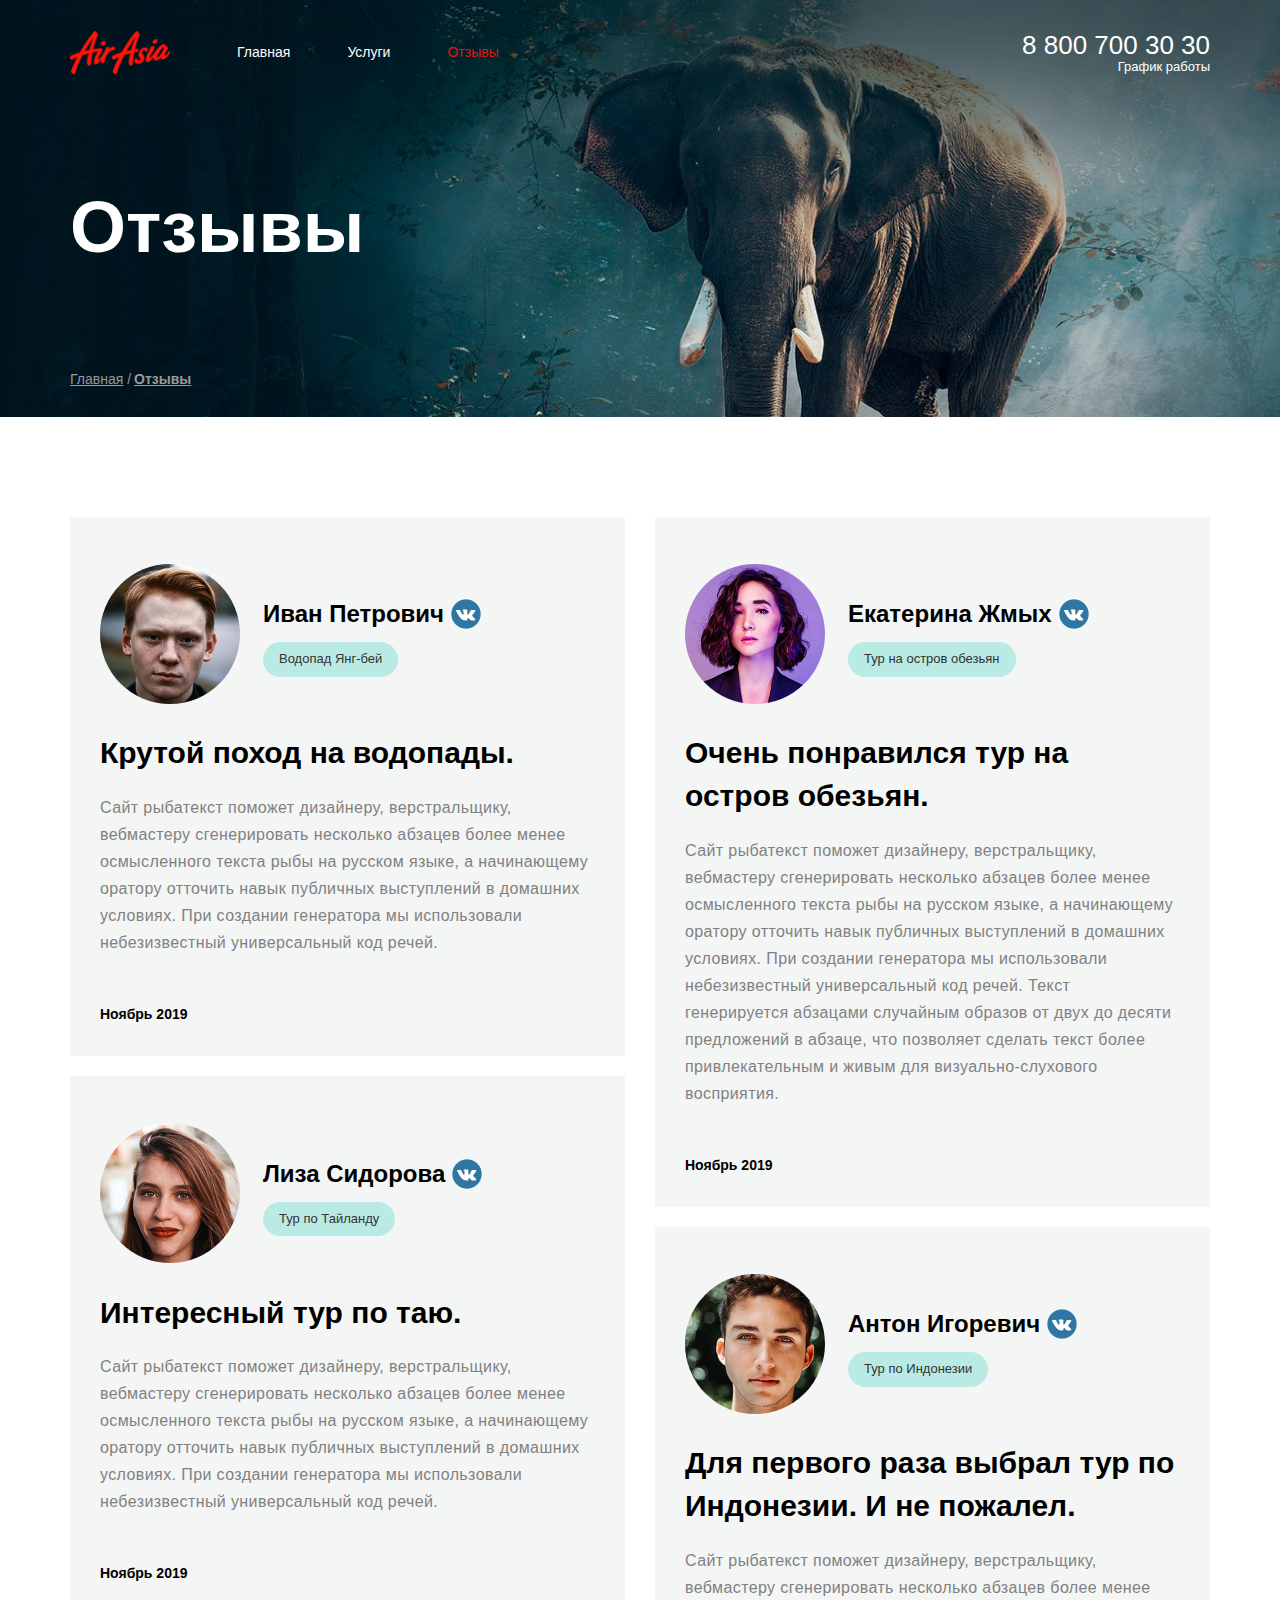
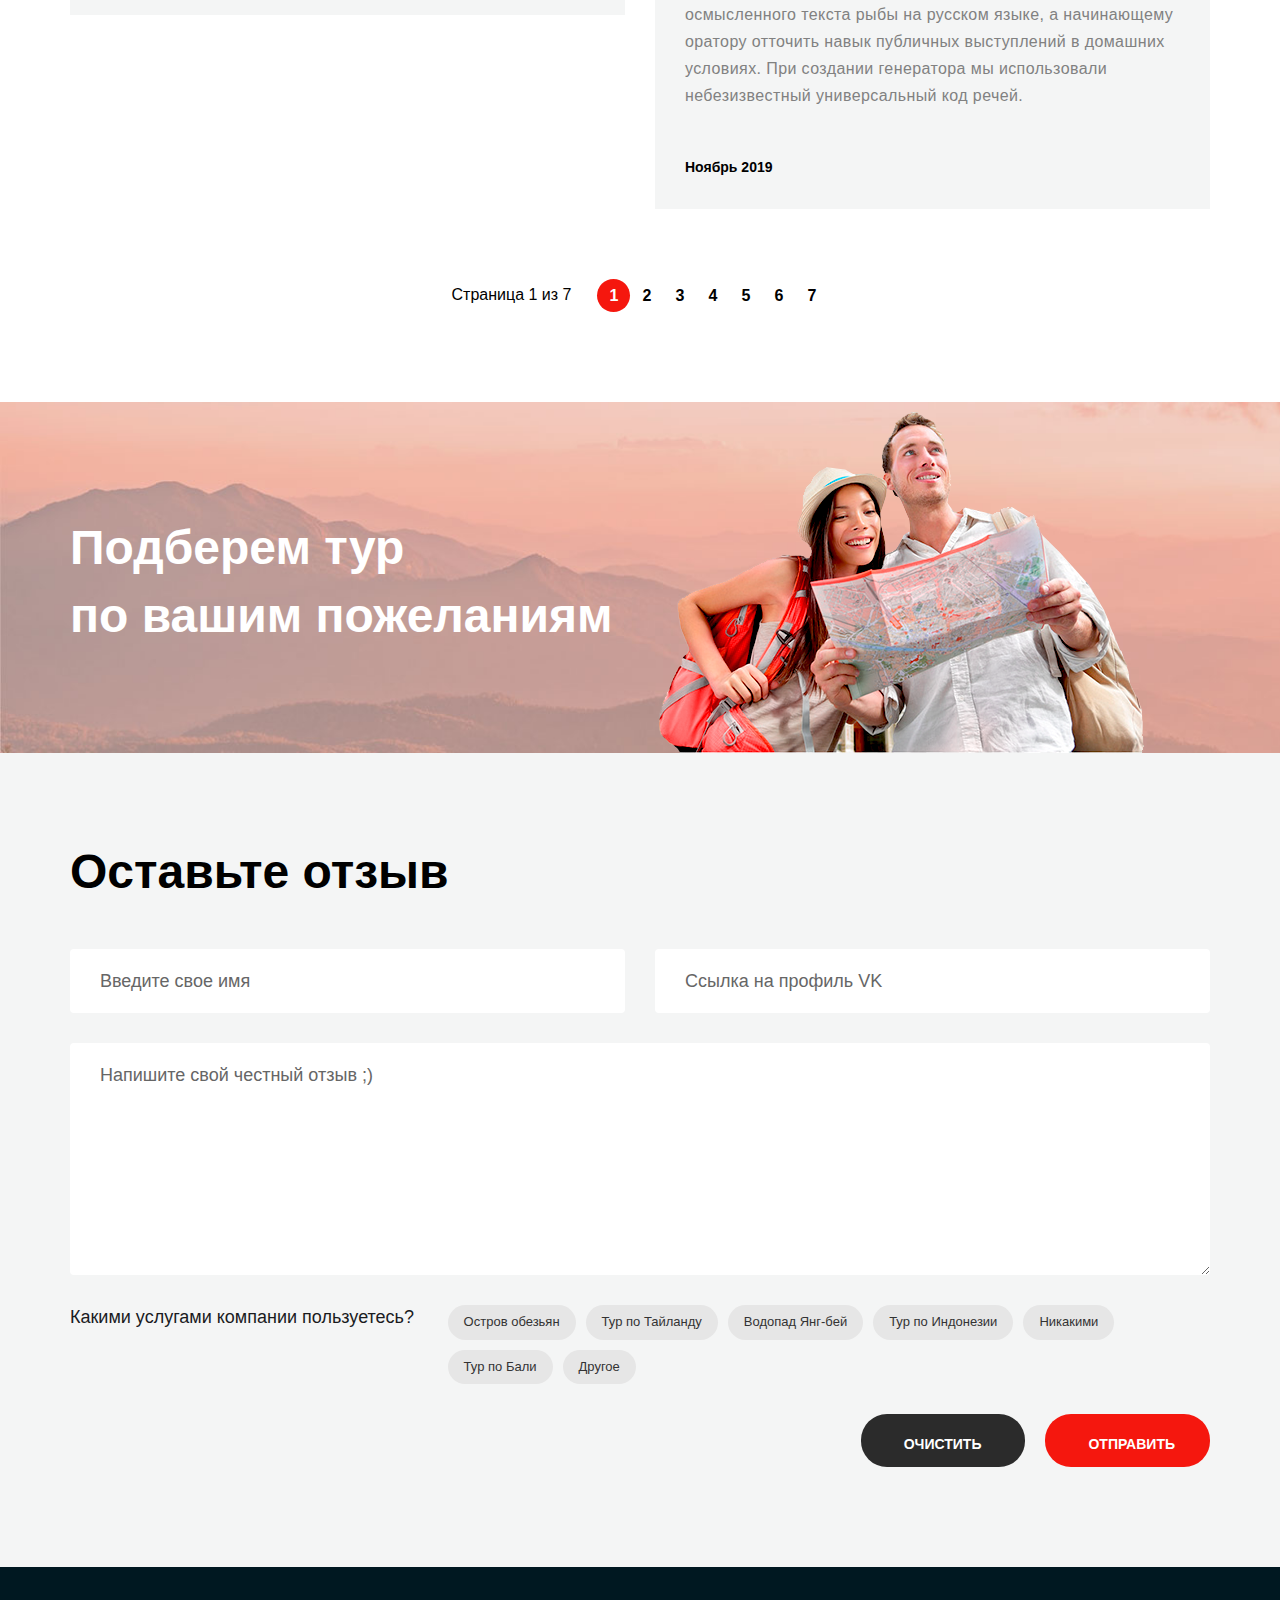
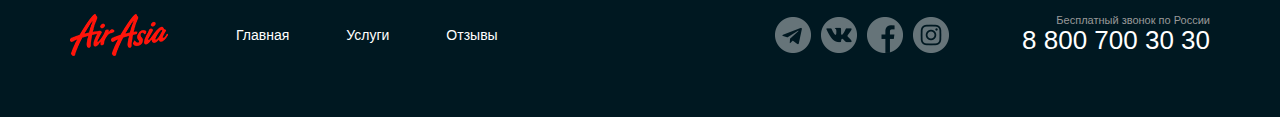
==== reviews.html @ 6b27f4d7 "final version" ====
<!DOCTYPE html>
<html lang="ru">
<head>
    <meta charset="UTF-8">
    <meta http-equiv="X-UA-Compatible" content="ie-edge">
    <meta name="viewport" content="width=device-width, initial-scale=1.0">
    <title>Отзывы</title>
    <link href="https://fonts.googleapis.com/css?family=Open+Sans:300,700&display=swap&subset=cyrillic" rel="stylesheet">
    <link rel="stylesheet" href="./css/style.css">
</head>
<body>
    <div class="wrapper">
        <div class="wrapper__content">
            <div class="wrapper__bg">
                <header class="header header_margin_bot header_color_white">
                    <div class="container container-flex">
                        <div class="header__container">
                            <a href="index.html" class="logo">
                                <img src="images/logo.png" alt="Логотип" class="logo__img">
                            </a>    
                            <nav class="menu header__menu_marg_left">
                                <ul class="menu__list">
                                    <li class="menu__item">
                                        <a href="main.html" class="menu__link">Главная</a>
                                    </li>
                                    <li class="menu__item">
                                        <a href="service.html" class="menu__link">Услуги</a>
                                    </li>
                                    <li class="menu__item">
                                        <a href="#" class="menu__link menu__link_active">Отзывы</a>
                                    </li>
                                </ul>
                            </nav>    
                        </div>
                        <address class="contact">
                            <a href="tel:+78007003030" class="contact__tel">8 800 700 30 30</a>
                            <div class="contact__graphicwork">График работы
                                <div class="schedule">
                                    <p class="schedule__time">пн-вс: 09:00 - 20:00</p>
                                    <p class="schedule__dinner">Обед: 14:00 - 14:30</p>
                                </div>
                            </div>
                        </address>
                    </div>
                </header>
                <main class="main">
                    <div class="container">
                        <h1 class="main-header main-header_margin_bot">Отзывы</h1>
                        <nav class="breadcrumbs">
                            <ul class="breadcrumbs__list">
                                <li class="breadcrumbs__item">
                                    <a href="main.html" class="breadcrumbs__link">Главная</a>
                                </li>
                                <li class="breadcrumbs__item breadcrumbs__item_active">
                                    <a href="" class="breadcrumbs__link">Отзывы</a>
                                </li>
                            </ul>
                        </nav>
                    </div>
                </main>
            </div>
            <main class="main">
                <div class="container">
                    <ul class="reviews">
                        <li class="reviews__item review">
                            <div class="review__header">
                                <div class="review__photo">
                                    <img src="/images/content/reviews/ginger.jpg" alt="" class="avatar">
                                </div>
                                <div class="review__data">
                                    <a href="" class="review__link">Иван Петрович</a>
                                    <ul class="review__list">
                                        <li class="review__tag tag tag-bg-blue">Водопад Янг-бей</li>
                                    </ul>
                                </div>
                            </div>
                            <div class="review__content">
                                <h3 class="review__title">Крутой поход на водопады.</h3>
                                <p class="review__text">Сайт рыбатекст поможет дизайнеру, верстральщику, вебмастеру сгенерировать несколько абзацев более менее осмысленного текста рыбы на русском языке, а начинающему оратору отточить навык публичных выступлений в домашних условиях. При создании генератора мы использовали небезизвестный универсальный код речей.</p>
                                <time class="review__date">Ноябрь 2019</time>
                            </div>
                        </li>
                        <li class="reviews__item review">
                            <div class="review__header">
                                <div class="review__photo">
                                    <img src="/images/content/reviews/liza.jpg" alt="" class="avatar">
                                </div>
                                <div class="review__data">
                                    <a href="" class="review__link">Лиза Сидорова</a>
                                    <ul class="review__list">
                                        <li class="review__tag-item tag tag-bg-blue">
                                            Тур по Тайланду
                                        </li>
                                    </ul>
                                </div>
                            </div>
                            <div class="review__content">
                                <h3 class="review__title">Интересный тур по таю.</h3>
                                <p class="review__text">Сайт рыбатекст поможет дизайнеру, верстральщику, вебмастеру сгенерировать несколько абзацев более менее осмысленного текста рыбы на русском языке, а начинающему оратору отточить навык публичных выступлений в домашних условиях. При создании генератора мы использовали небезизвестный универсальный код речей.</p>
                                <time class="review__date">Ноябрь 2019</time>
                            </div>
                        </li>
                        <li class="reviews__item review">
                            <div class="review__header">
                                <div class="review__photo">
                                    <img src="/images/content/reviews/girl.jpg" alt="" class="avatar">
                                </div>
                                <div class="review__data">
                                    <a href="" class="review__link">Екатерина Жмых</a>
                                    <ul class="review__list">
                                        <li class="review__tag tag tag-bg-blue">Тур на остров обезьян</li>
                                    </ul>
                                </div>
                            </div>
                            <div class="review__content">
                                <h3 class="review__title">Очень понравился тур на остров обезьян.</h3>
                                <p class="review__text">Сайт рыбатекст поможет дизайнеру, верстральщику, вебмастеру сгенерировать несколько абзацев более менее осмысленного текста рыбы на русском языке, а начинающему оратору отточить навык публичных выступлений в домашних условиях. При создании генератора мы использовали небезизвестный универсальный код речей. Текст генерируется абзацами случайным образов от двух до десяти предложений в абзаце, что позволяет сделать текст более привлекательным и живым для визуально-слухового восприятия.</p>
                                <time class="review__date">Ноябрь 2019</time>
                            </div>
                        </li>
                        <li class="reviews__item review">
                            <div class="review__header">
                                <div class="review__photo">
                                    <img src="/images/content/reviews/guy.jpg" alt="" class="avatar">
                                </div>
                                <div class="review__data">
                                    <a href="" class="review__link">Антон Игоревич</a>
                                    <ul class="review__list">
                                        <li class="review__tag tag tag-bg-blue">Тур по Индонезии</li>
                                    </ul>
                                </div>
                            </div>
                            <div class="review__content">
                                <h3 class="review__title">Для первого раза выбрал тур по Индонезии. И не пожалел.</h3>
                                <p class="review__text">Сайт рыбатекст поможет дизайнеру, верстральщику, вебмастеру сгенерировать несколько абзацев более менее осмысленного текста рыбы на русском языке, а начинающему оратору отточить навык публичных выступлений в домашних условиях. При создании генератора мы использовали небезизвестный универсальный код речей.</p>
                                <time class="review__date">Ноябрь 2019</time>
                            </div>
                        </li>
                    </ul>
                    <div class="pager pager_marg_bottom pager_color_black">
                        <div class="pager__display">Страница 1 из 7</div>
                        <ul class="pager__list">
                            <li class="pager__item pager_item_active_white">
                                <a href="" class="pager__link pager__link_hover_red">1</a>
                            </li>
                            <li class="pager__item">
                                <a href="" class="pager__link pager__link_hover_red">2</a>
                            </li>
                            <li class="pager__item">
                                <a href="" class="pager__link pager__link_hover_red">3</a>
                            </li>
                            <li class="pager__item">
                                <a href="" class="pager__link pager__link_hover_red">4</a>
                            </li>
                            <li class="pager__item">
                                <a href="" class="pager__link pager__link_hover_red">5</a>
                            </li>
                            <li class="pager__item">
                                <a href="" class="pager__link pager__link_hover_red">6</a>
                            </li>
                            <li class="pager__item">
                                <a href="" class="pager__link pager__link_hover_red">7</a>
                            </li>
                        </ul>
                    </div>
                </div>
            </main>
            <div class="banner">
                <div class="container">
                    <div class="banner-wrap">
                        <h3 class="banner__title">Подберем тур<br>по вашим пожеланиям</h3>
                        <div class="image-wrap">
                            <img src="/images/decor/couple.png" alt="" class="banner__img">
                        </div>
                    </div>
                </div>
            </div>
            <section class="feedback feedback_marg_bot">
                <div class="container">
                    <h3 class="feedback__title">Оставьте отзыв</h3>
                    <form action="" class="form">
                        <div class="form__wrap">
                            <input type="text" class="form__input" placeholder="Введите свое имя">
                            <input type="text" class="form__input" placeholder="Ссылка на профиль VK">
                        </div>
                        <div class="form__wrap">
                            <textarea class="form__input form__input-textarea" placeholder="Напишите свой честный отзыв ;)"></textarea>
                        </div>
                        <div class="form__service form__service_marg_bot">
                            <div class="form__service-title">Какими услугами компании пользуетесь?</div>
                            <ul class="controls controls_marg_left">
                                <li class="controls__item">
                                    <label class="controls__elem">
                                        <input type="checkbox" class="controls__checkbox">
                                        <div class="tag">Остров обезьян</div>
                                    </label>
                                </li>
                                <li class="controls__item">
                                    <label class="controls__elem">
                                        <input type="checkbox" class="controls__checkbox">
                                        <div class="tag">Тур по Тайланду</div>
                                    </label>
                                </li>
                                <li class="controls__item">
                                    <label class="controls__elem">
                                        <input type="checkbox" class="controls__checkbox">
                                        <div class="tag">Водопад Янг-бей</div>
                                    </label>
                                </li>
                                <li class="controls__item">
                                    <label class="controls__elem">
                                        <input type="checkbox" class="controls__checkbox">
                                        <div class="tag">Тур по Индонезии</div>
                                    </label>
                                </li>
                                <li class="controls__item">
                                    <label class="controls__elem">
                                        <input type="checkbox" class="controls__checkbox">
                                        <div class="tag">Никакими</div>
                                    </label>
                                </li>
                                <li class="controls__item">
                                    <label class="controls__elem">
                                        <input type="checkbox" class="controls__checkbox">
                                        <div class="tag">Тур по Бали</div>
                                    </label>
                                </li>
                                <li class="controls__item">
                                    <label class="controls__elem">
                                        <input type="checkbox" class="controls__checkbox">
                                        <div class="tag">Другое</div>
                                    </label>
                                </li>
                            </ul>
                        </div>
                        <div class="form-button">
                            <input type="reset" class="form-button__reset" value="Очистить">
                            <input type="submit" class="form-button__submit" value="Отправить">
                        </div>
                    </form>
                </div>
            </section>
        </div>
        <footer class="footer footer_bg footer_padd_set">
            <div class="container container-flex">
                <div class="footer__container">
                    <a href="index.html" class="logo">
                        <img src="images/logo.png" alt="" class="logo__img">
                    </a>
                    <nav class="menu footer__menu_marg_left">
                        <ul class="menu__list">
                            <li class="menu__item">
                                <a href="main.html" class="menu__link">Главная</a>
                            </li>
                            <li class="menu__item">
                                <a href="service.html" class="menu__link">Услуги</a>
                            </li>
                            <li class="menu__item">
                                <a href="#" class="menu__link">Отзывы</a>
                            </li>
                        </ul>
                    </nav>
                </div>
                <div class="footer__container">
                    <div class="socials socials_marg_right">
                        <ul class="socials__list">
                            <li class="socials__item">
                                <a href="" target="_blank" class="socials__link">
                                    <img src="images/icons/socials/telegram.png" alt="" class="socials__img">
                                </a>
                            </li>
                            <li class="socials__item">
                                <a href="" target="_blank" class="socials__link">
                                    <img src="images/icons/socials/vkontakte.png" alt="" class="socials__img">
                                </a>
                            </li>
                            <li class="socials__item">
                                <a href="" target="_blank" class="socials__link">
                                    <img src="images/icons/socials/facebook.png" alt="" class="socials__img">
                                </a>
                            </li>
                            <li class="socials__item">
                                <a href="" target="_blank" class="socials__link">
                                    <img src="images/icons/socials/instagram.png" alt="" class="socials__img">
                                </a>
                            </li>
                        </ul>
                    </div>
                    <address class="contact">
                        <p class="contact__forall">Бесплатный звонок по России</p>
                        <a href="tel:+78007003030" class="contact__tel">8 800 700 30 30</a>
                    </address>
                </div>
            </div>       
        </footer>
    </div>
</body>
</html>
---- css/style.css ----
@import url('./layout/normalize.css');
@import url('./layout/base.css');
@import url('./blocks//intro.css');
@import url('./blocks/wrapper.css');
@import url('./blocks/container-flex.css');
@import url('./blocks/logo.css');
@import url('./blocks/header.css');
@import url('./blocks/menu.css');
@import url('./blocks/button.css');
@import url('./blocks/contact.css');
@import url('./blocks/shedule.css');
@import url('./blocks/section.css');
@import url('./blocks/pager.css');
@import url('./blocks/socials.css');
@import url('./blocks/footer.css');
@import url('./blocks/main-header.css');
@import url('./blocks/main/main.css');
@import url('./blocks/main/about.css');
@import url('./blocks/main/article.css');
@import url('./blocks/main/conditions.css');
@import url('./blocks/main/country.css');
@import url('./blocks/main/news.css');
@import url('./blocks/main/offer.css');
@import url('./blocks/main/tour.css');
@import url('./blocks/service/breadcrumbs.css');
@import url('./blocks/service/place.css');
@import url('./blocks/service/img-wrap.css');
@import url('./blocks/service/partners.css');
@import url('./blocks/reviews/reviews.css');
@import url('./blocks/reviews/avatar.css');
@import url('./blocks/reviews/tag.css');
@import url('./blocks/reviews/banner.css');
@import url('./blocks/reviews/feedback.css');
@import url('./blocks/reviews/controls.css');
@import url('./blocks/reviews/form.css');
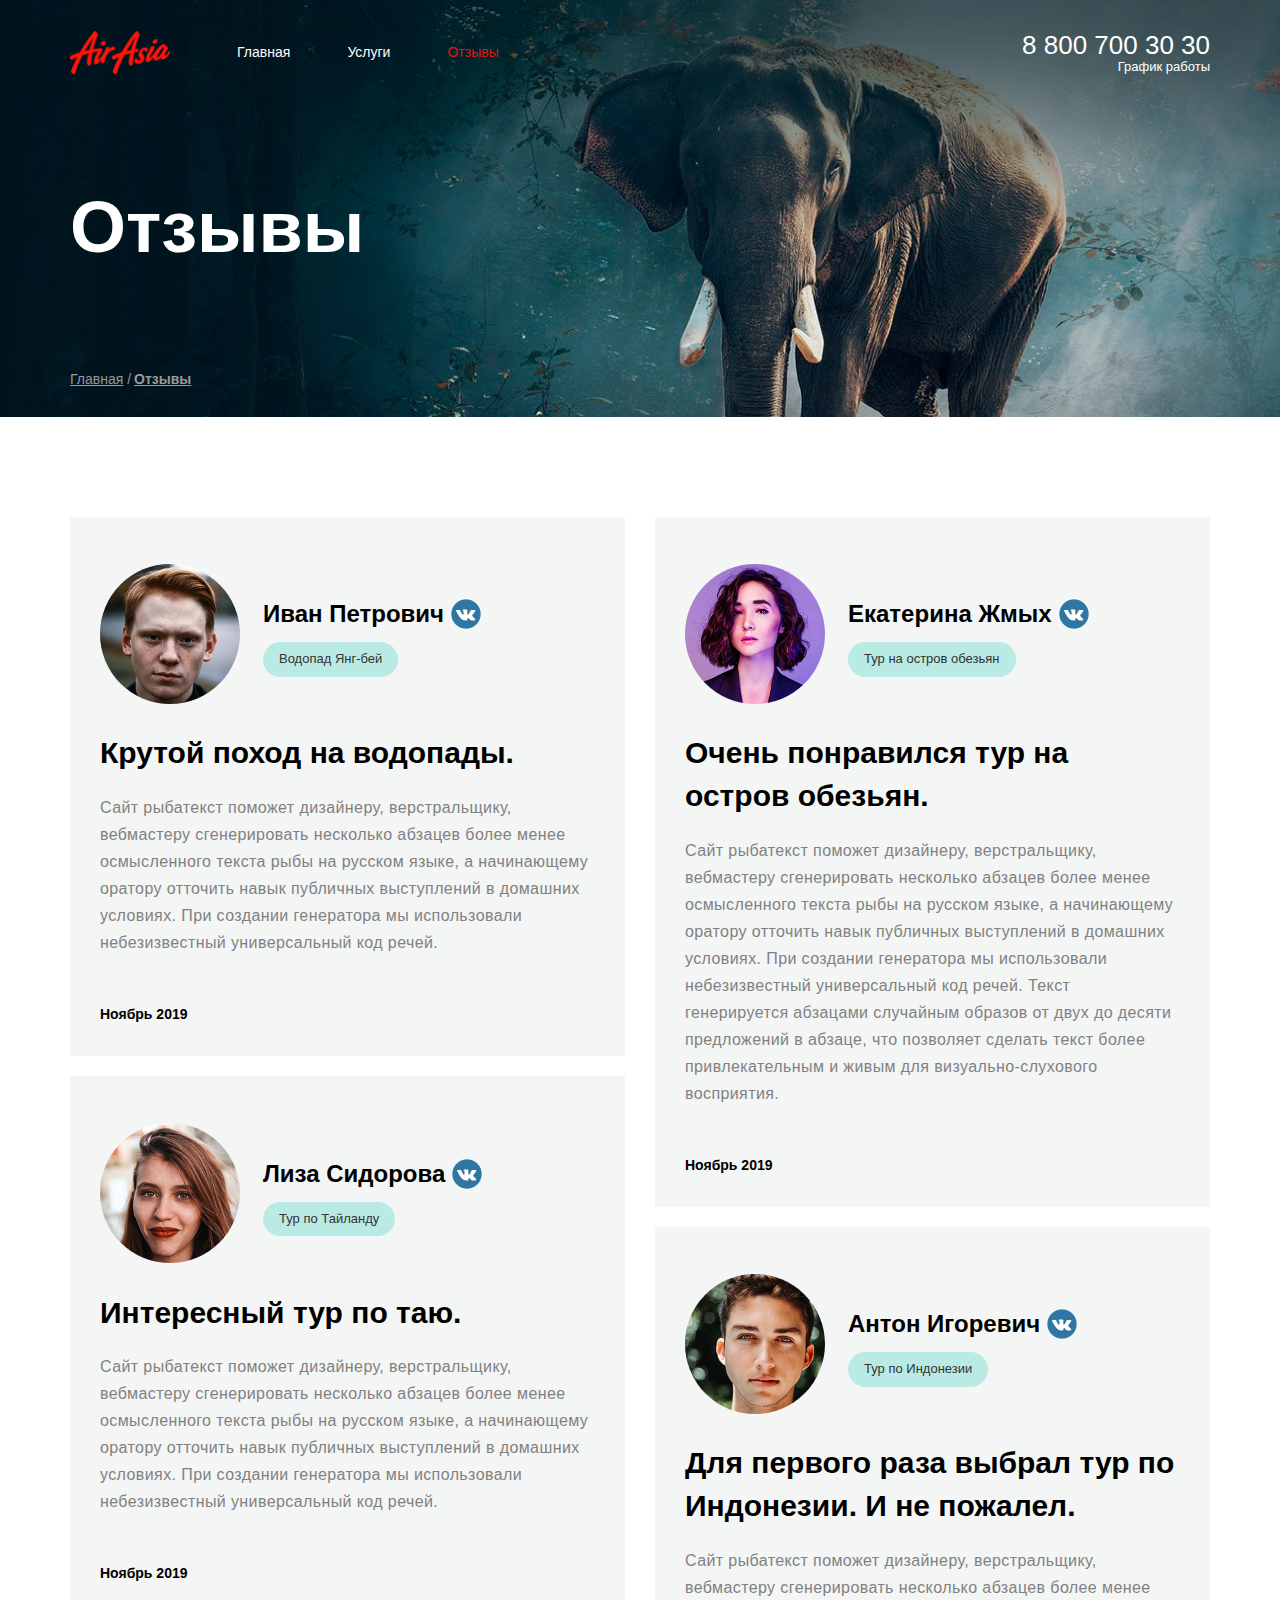
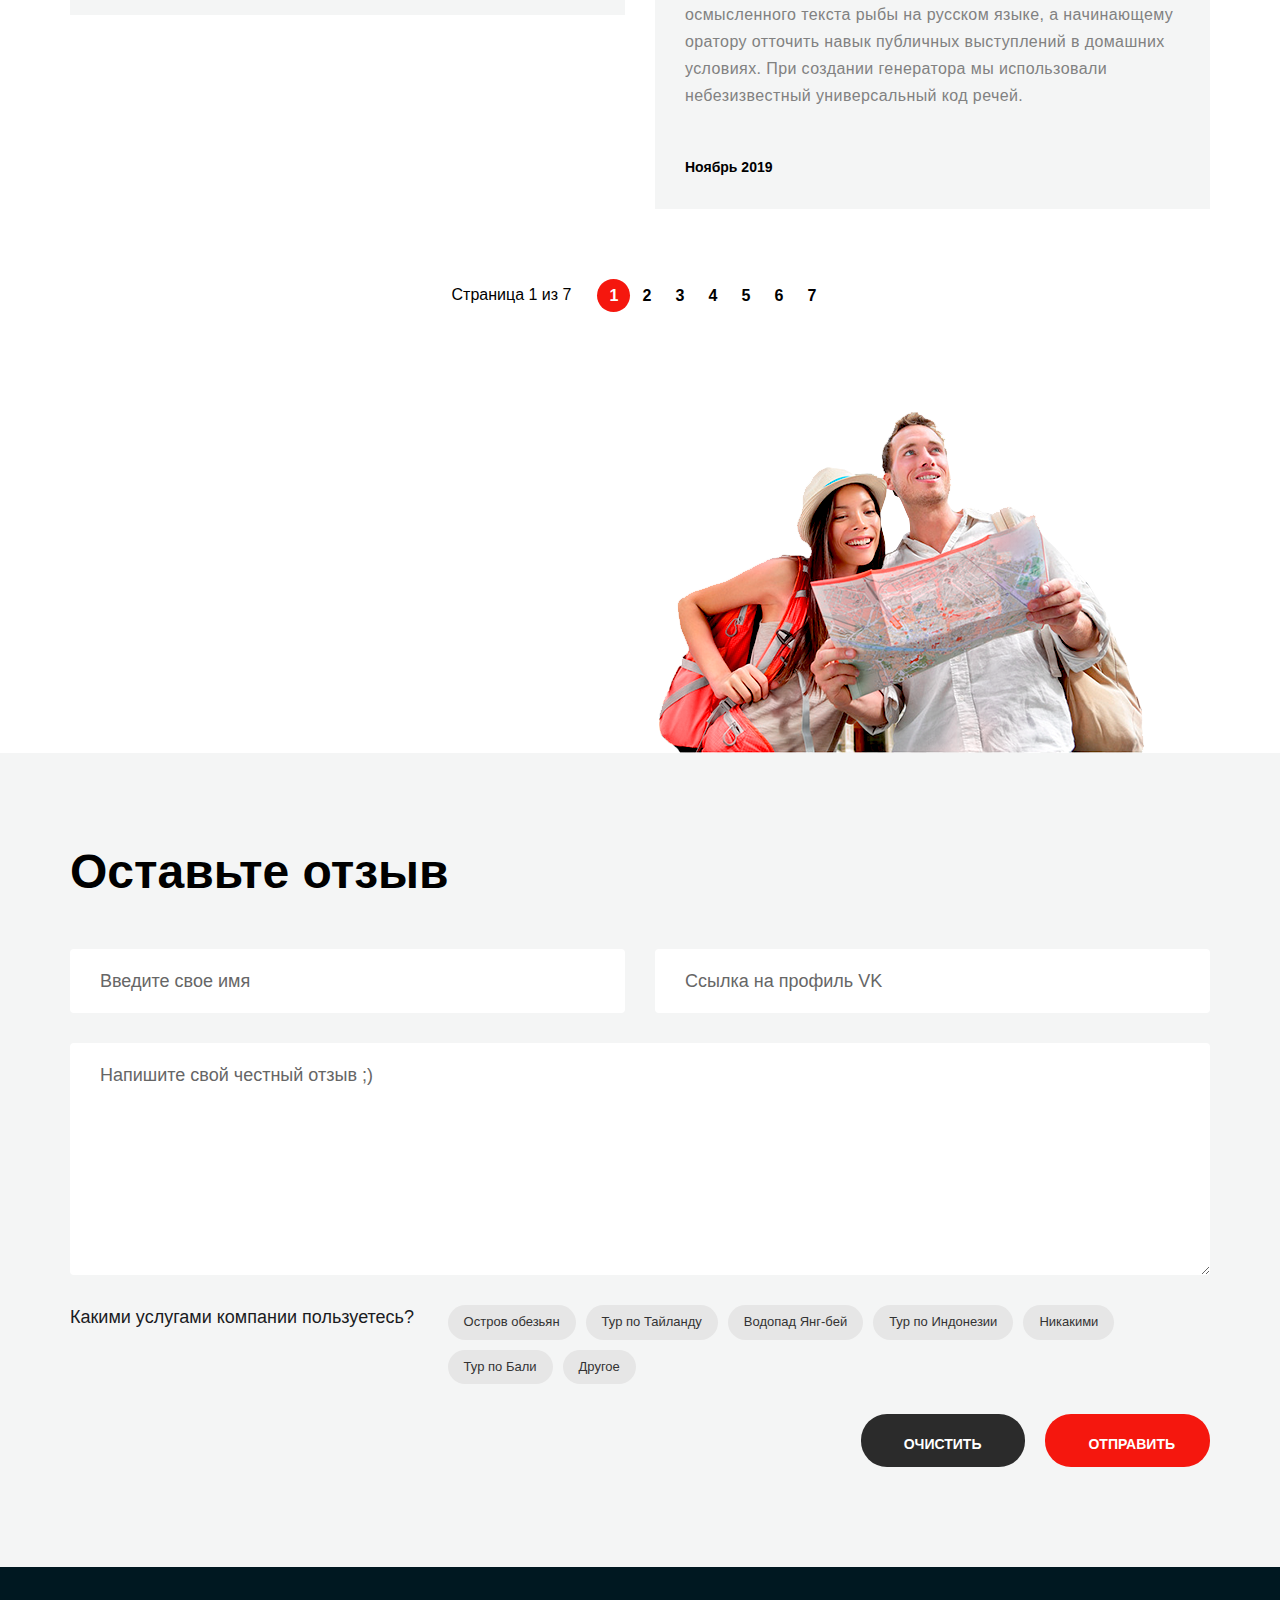
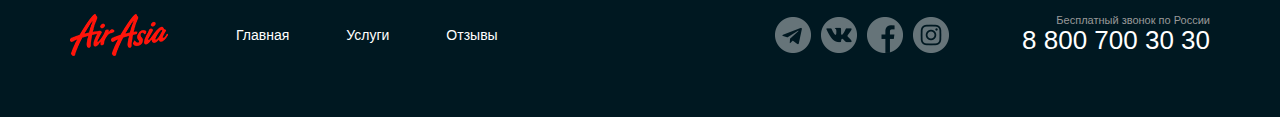
==== commit b1fc2aac: "last fix" ====
--- a/reviews.html
+++ b/reviews.html
@@ -65,7 +65,7 @@
                         <li class="reviews__item review">
                             <div class="review__header">
                                 <div class="review__photo">
-                                    <img src="/images/content/reviews/ginger.jpg" alt="" class="avatar">
+                                    <img src="images/content/reviews/ginger.jpg" alt="" class="avatar">
                                 </div>
                                 <div class="review__data">
                                     <a href="" class="review__link">Иван Петрович</a>
@@ -83,7 +83,7 @@
                         <li class="reviews__item review">
                             <div class="review__header">
                                 <div class="review__photo">
-                                    <img src="/images/content/reviews/liza.jpg" alt="" class="avatar">
+                                    <img src="images/content/reviews/liza.jpg" alt="" class="avatar">
                                 </div>
                                 <div class="review__data">
                                     <a href="" class="review__link">Лиза Сидорова</a>
@@ -103,7 +103,7 @@
                         <li class="reviews__item review">
                             <div class="review__header">
                                 <div class="review__photo">
-                                    <img src="/images/content/reviews/girl.jpg" alt="" class="avatar">
+                                    <img src="images/content/reviews/girl.jpg" alt="" class="avatar">
                                 </div>
                                 <div class="review__data">
                                     <a href="" class="review__link">Екатерина Жмых</a>
@@ -121,7 +121,7 @@
                         <li class="reviews__item review">
                             <div class="review__header">
                                 <div class="review__photo">
-                                    <img src="/images/content/reviews/guy.jpg" alt="" class="avatar">
+                                    <img src="images/content/reviews/guy.jpg" alt="" class="avatar">
                                 </div>
                                 <div class="review__data">
                                     <a href="" class="review__link">Антон Игоревич</a>
@@ -170,7 +170,7 @@
                     <div class="banner-wrap">
                         <h3 class="banner__title">Подберем тур<br>по вашим пожеланиям</h3>
                         <div class="image-wrap">
-                            <img src="/images/decor/couple.png" alt="" class="banner__img">
+                            <img src="images/decor/couple.png" alt="" class="banner__img">
                         </div>
                     </div>
                 </div>
